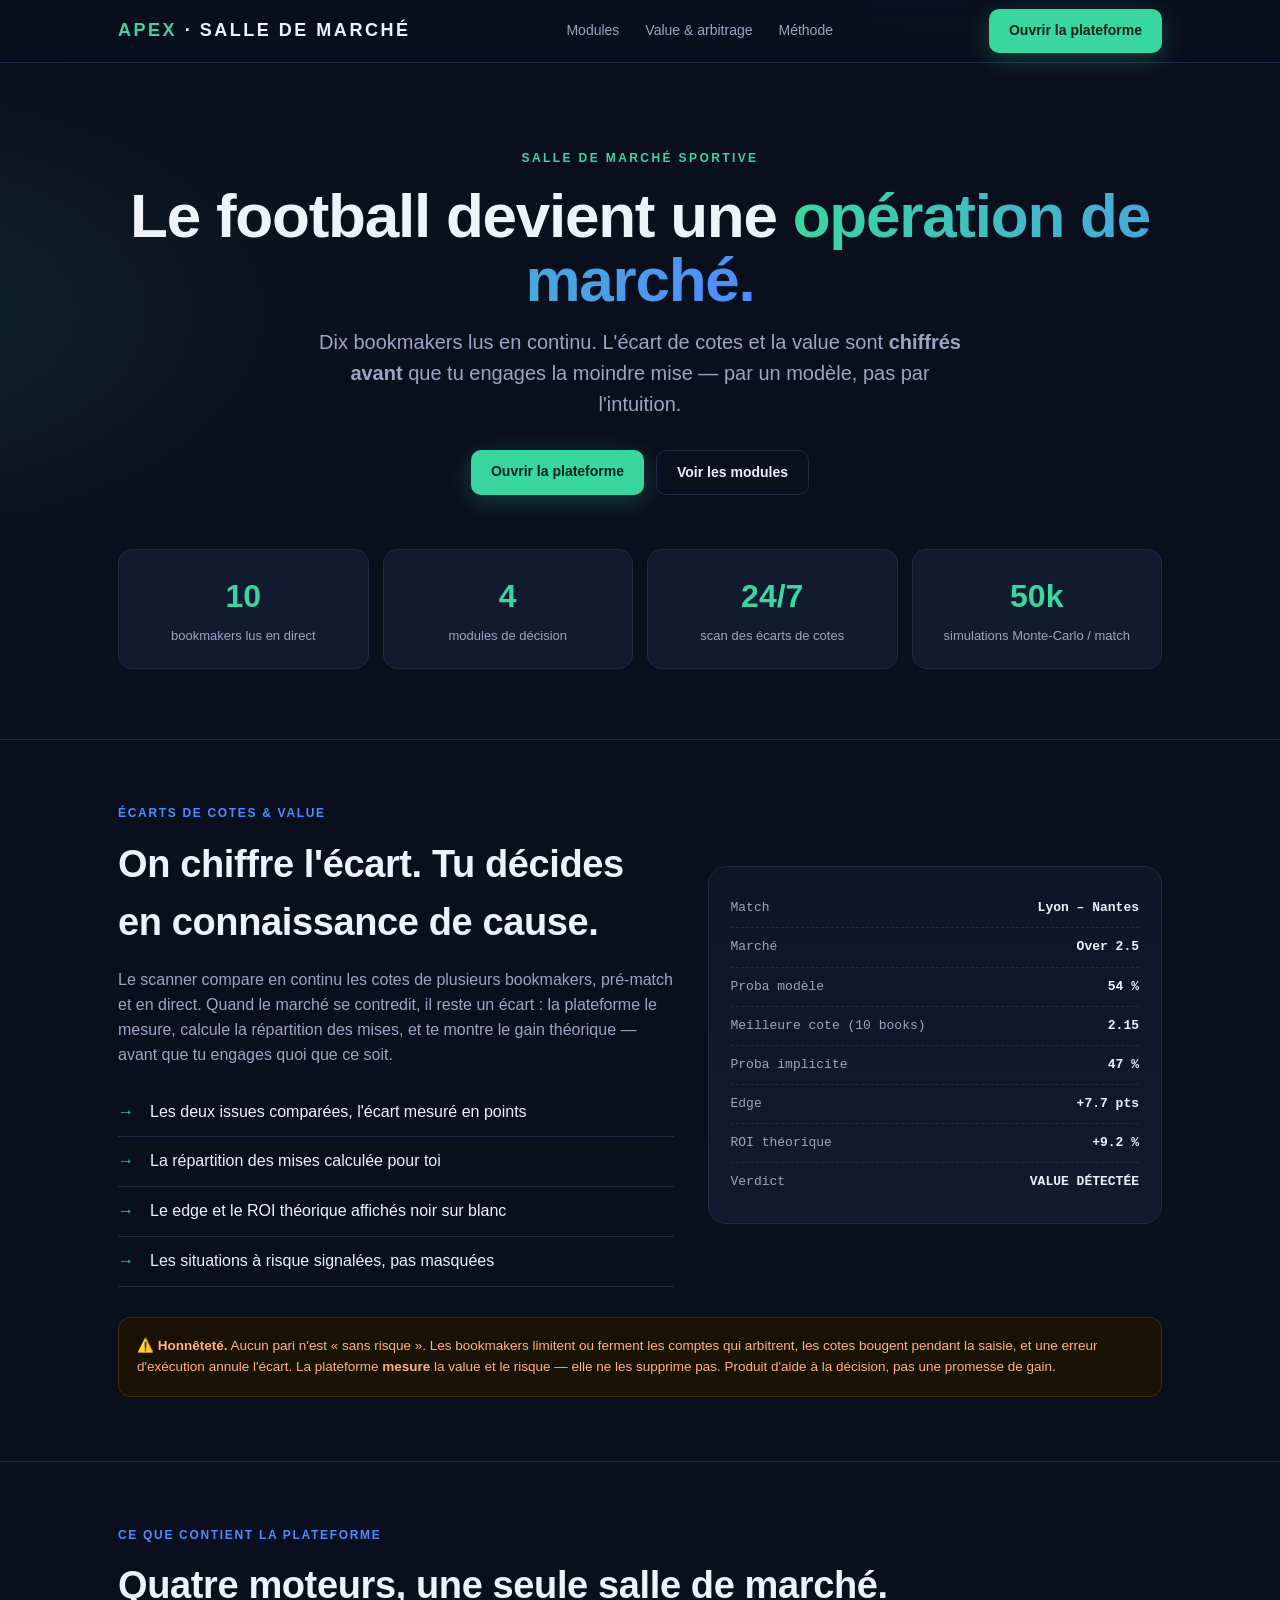
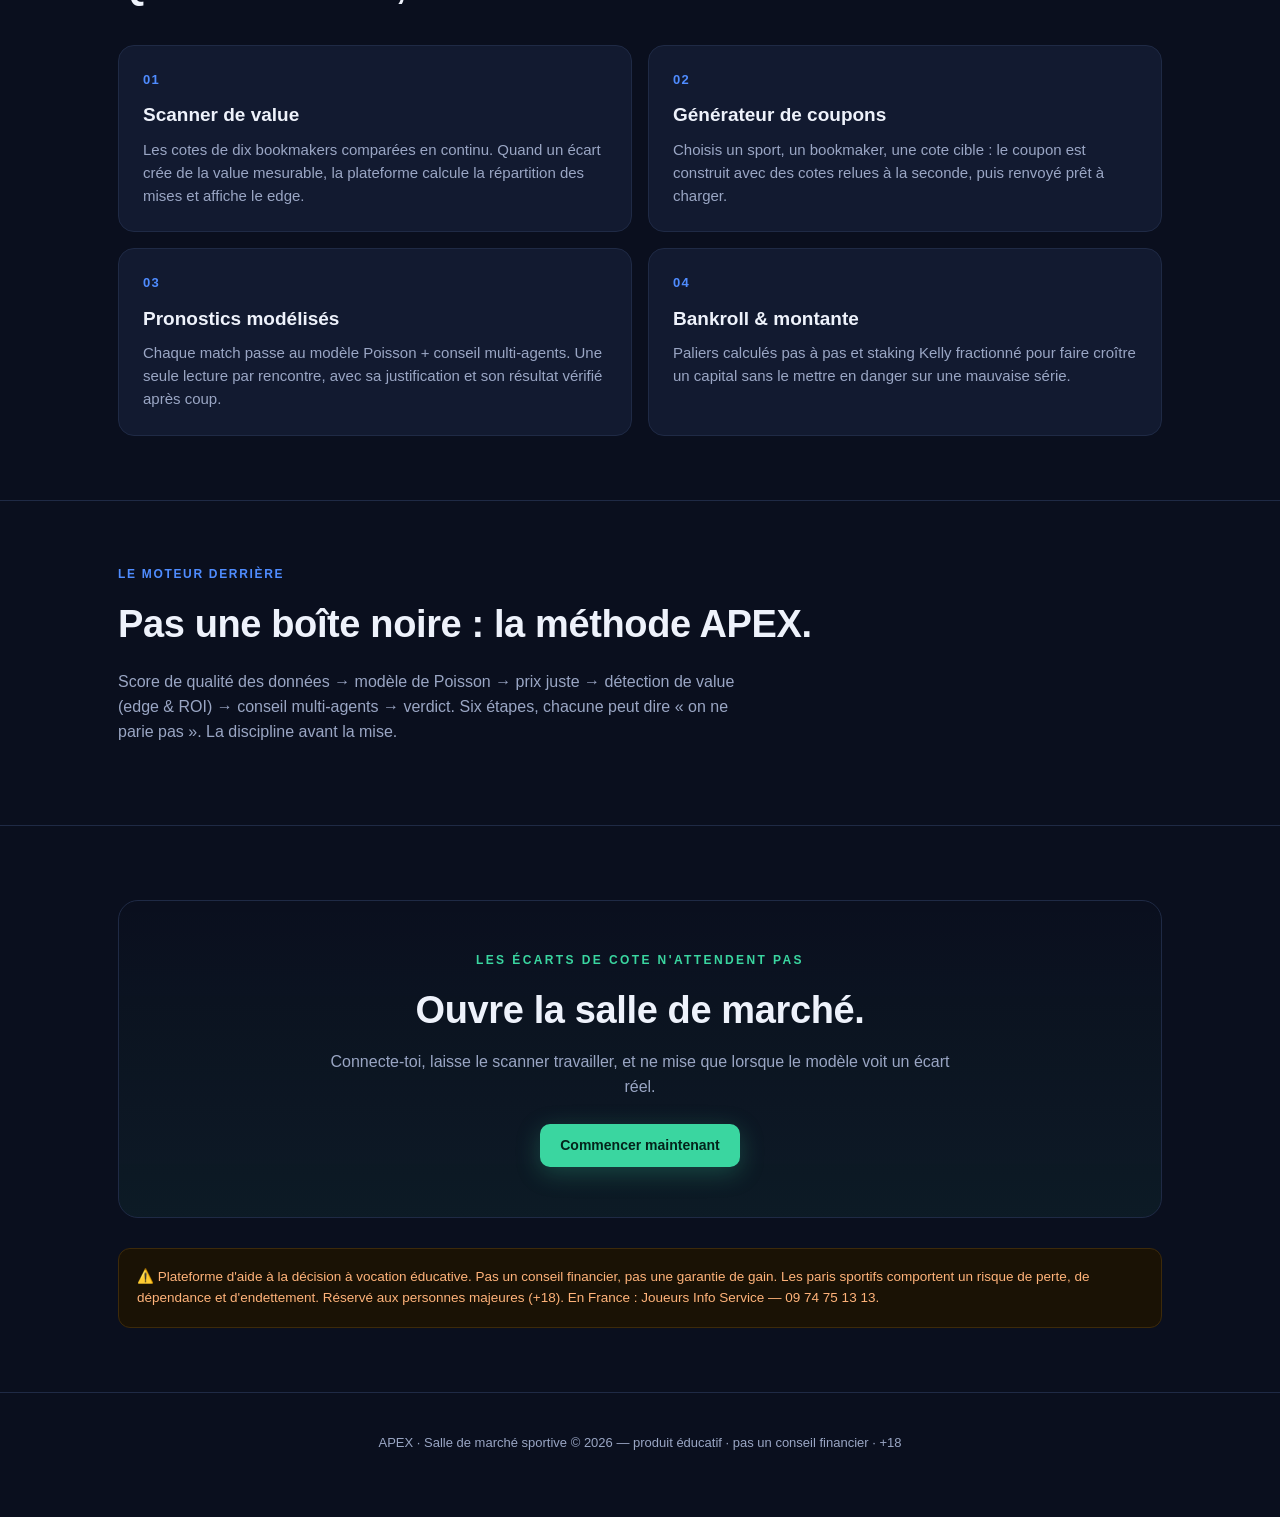
==== platform/index.html @ d031126a "Ajoute la landing 'salle de marche sportive' APEX (direction plateforme) Page web type salle de marc" ====
<!doctype html>
<html lang="fr">
<head>
<meta charset="utf-8" />
<meta name="viewport" content="width=device-width, initial-scale=1" />
<title>APEX Salle de Marché</title>
<meta name="description" content="Salle de marché sportive APEX : dix bookmakers lus en continu, écarts de cotes et value chiffrés avant la mise. Modèle Poisson + conseil multi-agents. Produit éducatif, +18." />
<style>
  :root{
    --bg:#0a0f1e; --bg2:#0e1527; --card:#121a30; --line:#1f2a45;
    --fg:#eef2fb; --muted:#9aa6c4; --accent:#3ad6a0; --accent2:#4f8cff;
    --warn:#ffb37a;
  }
  :root:not([data-theme="light"]){ color-scheme:dark; }
  *{box-sizing:border-box}
  html{scroll-behavior:smooth}
  body{margin:0;background:
      radial-gradient(1200px 600px at 80% -10%, rgba(79,140,255,.14), transparent 60%),
      radial-gradient(900px 500px at -10% 10%, rgba(58,214,160,.10), transparent 55%),
      var(--bg);
    color:var(--fg);
    font-family:-apple-system,BlinkMacSystemFont,"Segoe UI",Roboto,Helvetica,Arial,sans-serif;
    line-height:1.55}
  .wrap{max-width:1080px;margin:0 auto;padding:0 18px}
  a{color:inherit;text-decoration:none}

  nav{position:sticky;top:0;z-index:20;backdrop-filter:blur(10px);
    background:rgba(10,15,30,.72);border-bottom:1px solid var(--line)}
  nav .wrap{display:flex;align-items:center;justify-content:space-between;height:62px}
  .brand{font-weight:800;letter-spacing:.14em;font-size:18px}
  .brand b{color:var(--accent)}
  .navlinks{display:flex;gap:26px;font-size:14px;color:var(--muted)}
  .navlinks a:hover{color:var(--fg)}
  @media(max-width:720px){.navlinks{display:none}}
  .btn{display:inline-block;background:var(--accent);color:#04231a;font-weight:800;
    padding:11px 20px;border-radius:10px;font-size:14px;transition:transform .12s,box-shadow .12s;
    box-shadow:0 6px 24px rgba(58,214,160,.25)}
  .btn:hover{transform:translateY(-2px);box-shadow:0 10px 30px rgba(58,214,160,.38)}
  .btn.ghost{background:transparent;border:1px solid var(--line);color:var(--fg);box-shadow:none}

  header.hero{padding:86px 0 60px;text-align:center}
  .eyebrow{color:var(--accent);font-weight:700;letter-spacing:.2em;text-transform:uppercase;font-size:12px}
  h1{font-size:clamp(34px,6.2vw,62px);line-height:1.04;margin:16px 0 14px;font-weight:800;letter-spacing:-.02em}
  h1 .g{background:linear-gradient(90deg,var(--accent),var(--accent2));-webkit-background-clip:text;background-clip:text;color:transparent}
  .lead{color:var(--muted);font-size:clamp(16px,2.4vw,20px);max-width:660px;margin:0 auto 30px}
  .hero-cta{display:flex;gap:12px;justify-content:center;flex-wrap:wrap}

  .stats{display:grid;grid-template-columns:repeat(4,1fr);gap:14px;margin:54px 0 10px}
  @media(max-width:720px){.stats{grid-template-columns:repeat(2,1fr)}}
  .stat{background:var(--card);border:1px solid var(--line);border-radius:14px;padding:22px 16px;text-align:center}
  .stat .v{font-size:32px;font-weight:800;color:var(--accent)}
  .stat .l{color:var(--muted);font-size:13px;margin-top:4px}

  section{padding:64px 0;border-top:1px solid var(--line)}
  .tag{color:var(--accent2);font-weight:700;letter-spacing:.14em;text-transform:uppercase;font-size:12px}
  h2{font-size:clamp(24px,4.4vw,38px);margin:12px 0 10px;font-weight:800;letter-spacing:-.01em}
  .section-lead{color:var(--muted);max-width:640px}

  .split{display:grid;grid-template-columns:1.1fr .9fr;gap:34px;align-items:center}
  @media(max-width:820px){.split{grid-template-columns:1fr}}
  .checks{list-style:none;padding:0;margin:20px 0 0}
  .checks li{padding:12px 0 12px 32px;position:relative;border-bottom:1px solid var(--line);color:var(--fg)}
  .checks li:before{content:"→";position:absolute;left:0;color:var(--accent);font-weight:800}
  .panel{background:linear-gradient(180deg,var(--bg2),var(--card));border:1px solid var(--line);
    border-radius:18px;padding:22px;font-family:"SF Mono",Menlo,Consolas,monospace;font-size:13px}
  .row{display:flex;justify-content:space-between;padding:9px 0;border-bottom:1px dashed var(--line);color:var(--muted)}
  .row b{color:var(--fg)}
  .pos{color:var(--accent)}

  .modules{display:grid;grid-template-columns:1fr 1fr;gap:16px;margin-top:30px}
  @media(max-width:720px){.modules{grid-template-columns:1fr}}
  .mod{background:var(--card);border:1px solid var(--line);border-radius:16px;padding:24px;transition:border-color .15s,transform .15s}
  .mod:hover{border-color:var(--accent);transform:translateY(-3px)}
  .mod .n{color:var(--accent2);font-weight:800;font-size:13px;letter-spacing:.1em}
  .mod h3{margin:10px 0 8px;font-size:19px}
  .mod p{margin:0;color:var(--muted);font-size:15px}

  .cta-band{text-align:center;background:linear-gradient(180deg,transparent,rgba(58,214,160,.06));border-radius:20px;padding:50px 20px;margin-top:10px;border:1px solid var(--line)}
  .disclaimer{background:#1a1205;border:1px solid #3d2a0a;border-radius:12px;padding:18px;color:var(--warn);font-size:13.5px;margin-top:30px}
  footer{padding:40px 0 64px;color:var(--muted);font-size:13px;text-align:center;border-top:1px solid var(--line)}
</style>
</head>
<body>

<nav><div class="wrap">
  <div class="brand"><b>APEX</b> · SALLE DE MARCHÉ</div>
  <div class="navlinks">
    <a href="#modules">Modules</a>
    <a href="#value">Value &amp; arbitrage</a>
    <a href="#methode">Méthode</a>
  </div>
  <a class="btn" href="#start">Ouvrir la plateforme</a>
</div></nav>

<header class="hero"><div class="wrap">
  <div class="eyebrow">Salle de marché sportive</div>
  <h1>Le football devient une <span class="g">opération de marché.</span></h1>
  <p class="lead">Dix bookmakers lus en continu. L'écart de cotes et la value sont
  <strong>chiffrés avant</strong> que tu engages la moindre mise — par un modèle, pas par l'intuition.</p>
  <div class="hero-cta">
    <a class="btn" href="#start">Ouvrir la plateforme</a>
    <a class="btn ghost" href="#modules">Voir les modules</a>
  </div>

  <div class="stats">
    <div class="stat"><div class="v">10</div><div class="l">bookmakers lus en direct</div></div>
    <div class="stat"><div class="v">4</div><div class="l">modules de décision</div></div>
    <div class="stat"><div class="v">24/7</div><div class="l">scan des écarts de cotes</div></div>
    <div class="stat"><div class="v">50k</div><div class="l">simulations Monte-Carlo / match</div></div>
  </div>
</div></header>

<section id="value"><div class="wrap">
  <div class="split">
    <div>
      <div class="tag">Écarts de cotes &amp; value</div>
      <h2>On chiffre l'écart. Tu décides en connaissance de cause.</h2>
      <p class="section-lead">Le scanner compare en continu les cotes de plusieurs
      bookmakers, pré-match et en direct. Quand le marché se contredit, il reste un
      écart : la plateforme le mesure, calcule la répartition des mises, et te montre
      le gain théorique — avant que tu engages quoi que ce soit.</p>
      <ul class="checks">
        <li>Les deux issues comparées, l'écart mesuré en points</li>
        <li>La répartition des mises calculée pour toi</li>
        <li>Le edge et le ROI théorique affichés noir sur blanc</li>
        <li>Les situations à risque signalées, pas masquées</li>
      </ul>
    </div>
    <div class="panel">
      <div class="row"><span>Match</span><b>Lyon – Nantes</b></div>
      <div class="row"><span>Marché</span><b>Over 2.5</b></div>
      <div class="row"><span>Proba modèle</span><b>54 %</b></div>
      <div class="row"><span>Meilleure cote (10 books)</span><b>2.15</b></div>
      <div class="row"><span>Proba implicite</span><b>47 %</b></div>
      <div class="row"><span>Edge</span><b class="pos">+7.7 pts</b></div>
      <div class="row"><span>ROI théorique</span><b class="pos">+9.2 %</b></div>
      <div class="row" style="border:none"><span>Verdict</span><b class="pos">VALUE DÉTECTÉE</b></div>
    </div>
  </div>
  <div class="disclaimer">
    ⚠️ <strong>Honnêteté.</strong> Aucun pari n'est « sans risque ». Les bookmakers
    limitent ou ferment les comptes qui arbitrent, les cotes bougent pendant la saisie,
    et une erreur d'exécution annule l'écart. La plateforme <strong>mesure</strong> la
    value et le risque — elle ne les supprime pas. Produit d'aide à la décision, pas une
    promesse de gain.
  </div>
</div></section>

<section id="modules"><div class="wrap">
  <div class="tag">Ce que contient la plateforme</div>
  <h2>Quatre moteurs, une seule salle de marché.</h2>
  <div class="modules">
    <div class="mod"><div class="n">01</div><h3>Scanner de value</h3>
      <p>Les cotes de dix bookmakers comparées en continu. Quand un écart crée de la
      value mesurable, la plateforme calcule la répartition des mises et affiche le edge.</p></div>
    <div class="mod"><div class="n">02</div><h3>Générateur de coupons</h3>
      <p>Choisis un sport, un bookmaker, une cote cible : le coupon est construit avec
      des cotes relues à la seconde, puis renvoyé prêt à charger.</p></div>
    <div class="mod"><div class="n">03</div><h3>Pronostics modélisés</h3>
      <p>Chaque match passe au modèle Poisson + conseil multi-agents. Une seule lecture
      par rencontre, avec sa justification et son résultat vérifié après coup.</p></div>
    <div class="mod"><div class="n">04</div><h3>Bankroll &amp; montante</h3>
      <p>Paliers calculés pas à pas et staking Kelly fractionné pour faire croître un
      capital sans le mettre en danger sur une mauvaise série.</p></div>
  </div>
</div></section>

<section id="methode"><div class="wrap">
  <div class="tag">Le moteur derrière</div>
  <h2>Pas une boîte noire : la méthode APEX.</h2>
  <p class="section-lead">Score de qualité des données → modèle de Poisson → prix juste
  → détection de value (edge &amp; ROI) → conseil multi-agents → verdict. Six étapes,
  chacune peut dire « on ne parie pas ». La discipline avant la mise.</p>
</div></section>

<section id="start"><div class="wrap">
  <div class="cta-band">
    <div class="eyebrow">Les écarts de cote n'attendent pas</div>
    <h2>Ouvre la salle de marché.</h2>
    <p class="section-lead" style="margin:0 auto 24px">Connecte-toi, laisse le scanner
    travailler, et ne mise que lorsque le modèle voit un écart réel.</p>
    <a class="btn" href="#">Commencer maintenant</a>
  </div>
  <div class="disclaimer">
    ⚠️ Plateforme d'aide à la décision à vocation éducative. Pas un conseil financier,
    pas une garantie de gain. Les paris sportifs comportent un risque de perte, de
    dépendance et d'endettement. Réservé aux personnes majeures (+18). En France :
    Joueurs Info Service — 09 74 75 13 13.
  </div>
</div></section>

<footer><div class="wrap">
  APEX · Salle de marché sportive © 2026 — produit éducatif · pas un conseil financier · +18
</div></footer>

</body>
</html>
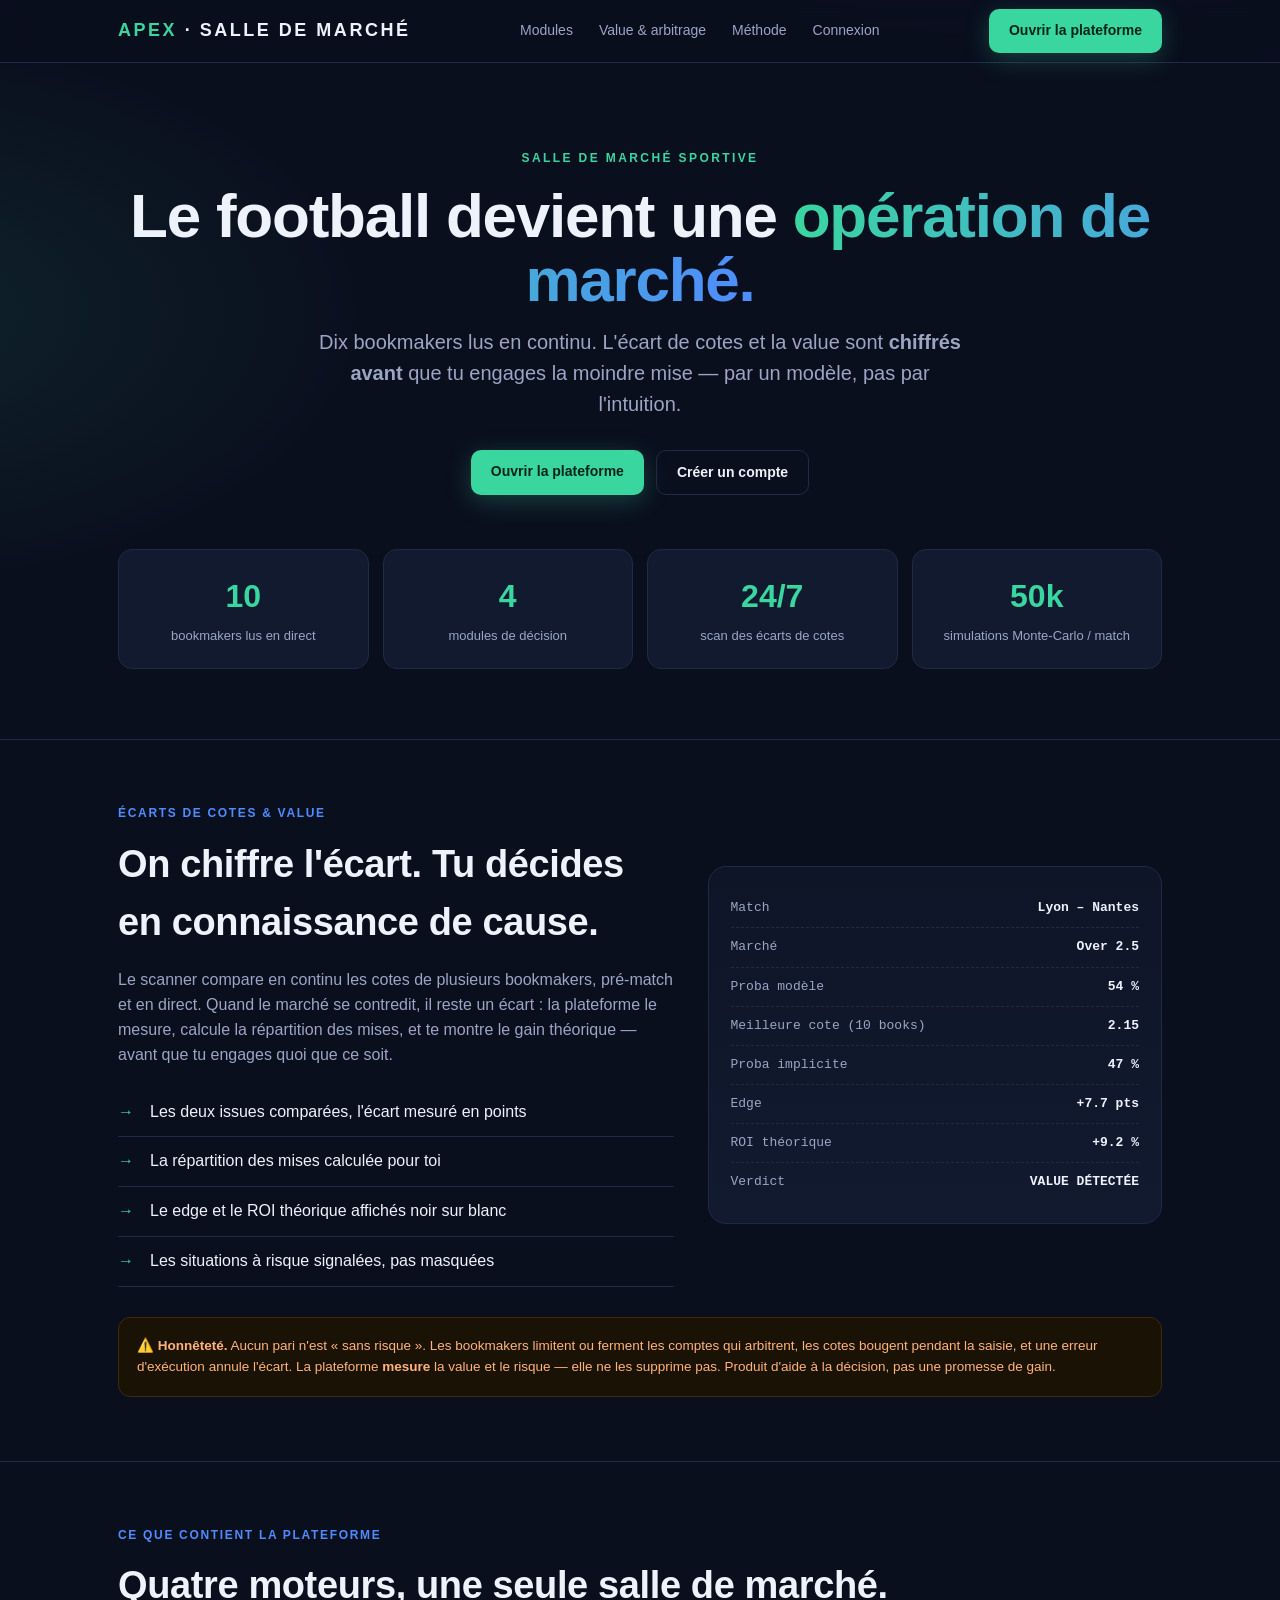
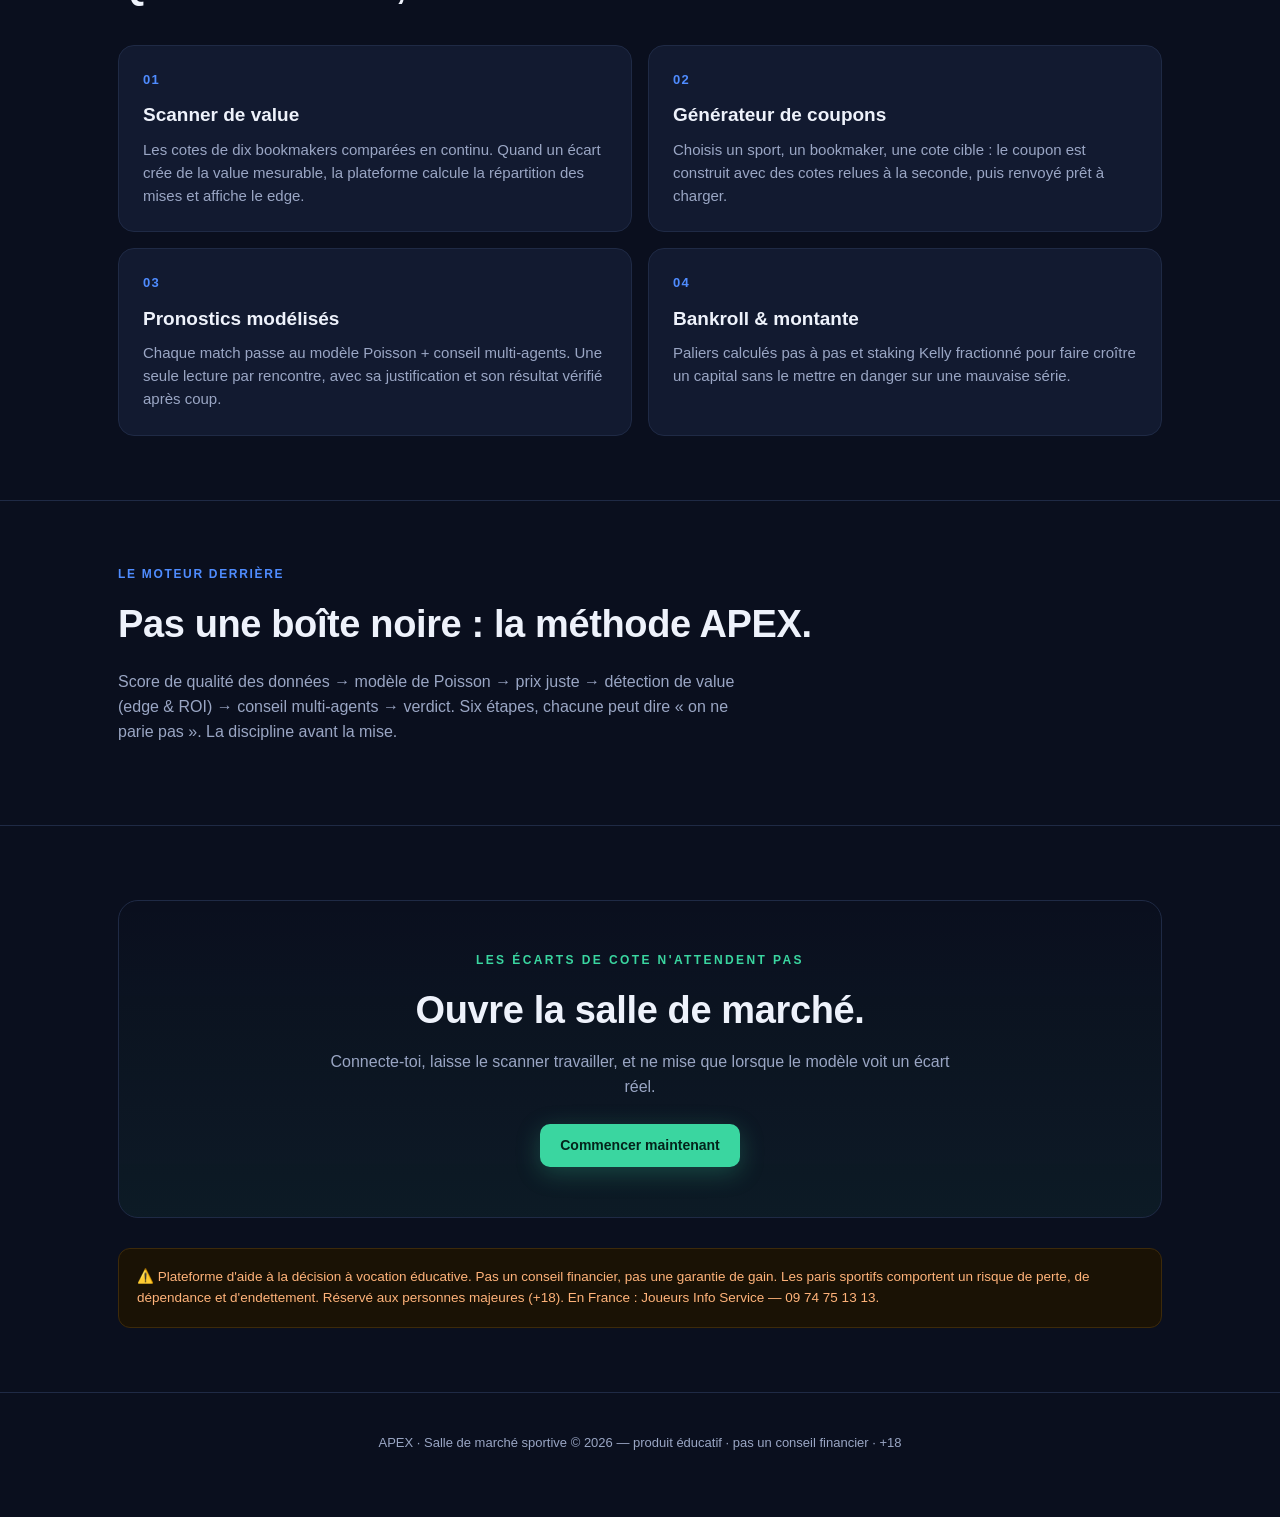
==== commit d59baae6: "Ajoute comptes utilisateurs + abonnement mobile money (CinetPay) Backend: - app/core/db.py : SQLite " ====
--- a/platform/index.html
+++ b/platform/index.html
@@ -88,8 +88,9 @@
     <a href="#modules">Modules</a>
     <a href="#value">Value &amp; arbitrage</a>
     <a href="#methode">Méthode</a>
+    <a href="/login">Connexion</a>
   </div>
-  <a class="btn" href="#start">Ouvrir la plateforme</a>
+  <a class="btn" href="/board">Ouvrir la plateforme</a>
 </div></nav>
 
 <header class="hero"><div class="wrap">
@@ -98,8 +99,8 @@
   <p class="lead">Dix bookmakers lus en continu. L'écart de cotes et la value sont
   <strong>chiffrés avant</strong> que tu engages la moindre mise — par un modèle, pas par l'intuition.</p>
   <div class="hero-cta">
-    <a class="btn" href="#start">Ouvrir la plateforme</a>
-    <a class="btn ghost" href="#modules">Voir les modules</a>
+    <a class="btn" href="/board">Ouvrir la plateforme</a>
+    <a class="btn ghost" href="/account">Créer un compte</a>
   </div>
 
   <div class="stats">
@@ -179,7 +180,7 @@
     <h2>Ouvre la salle de marché.</h2>
     <p class="section-lead" style="margin:0 auto 24px">Connecte-toi, laisse le scanner
     travailler, et ne mise que lorsque le modèle voit un écart réel.</p>
-    <a class="btn" href="#">Commencer maintenant</a>
+    <a class="btn" href="/account">Commencer maintenant</a>
   </div>
   <div class="disclaimer">
     ⚠️ Plateforme d'aide à la décision à vocation éducative. Pas un conseil financier,
